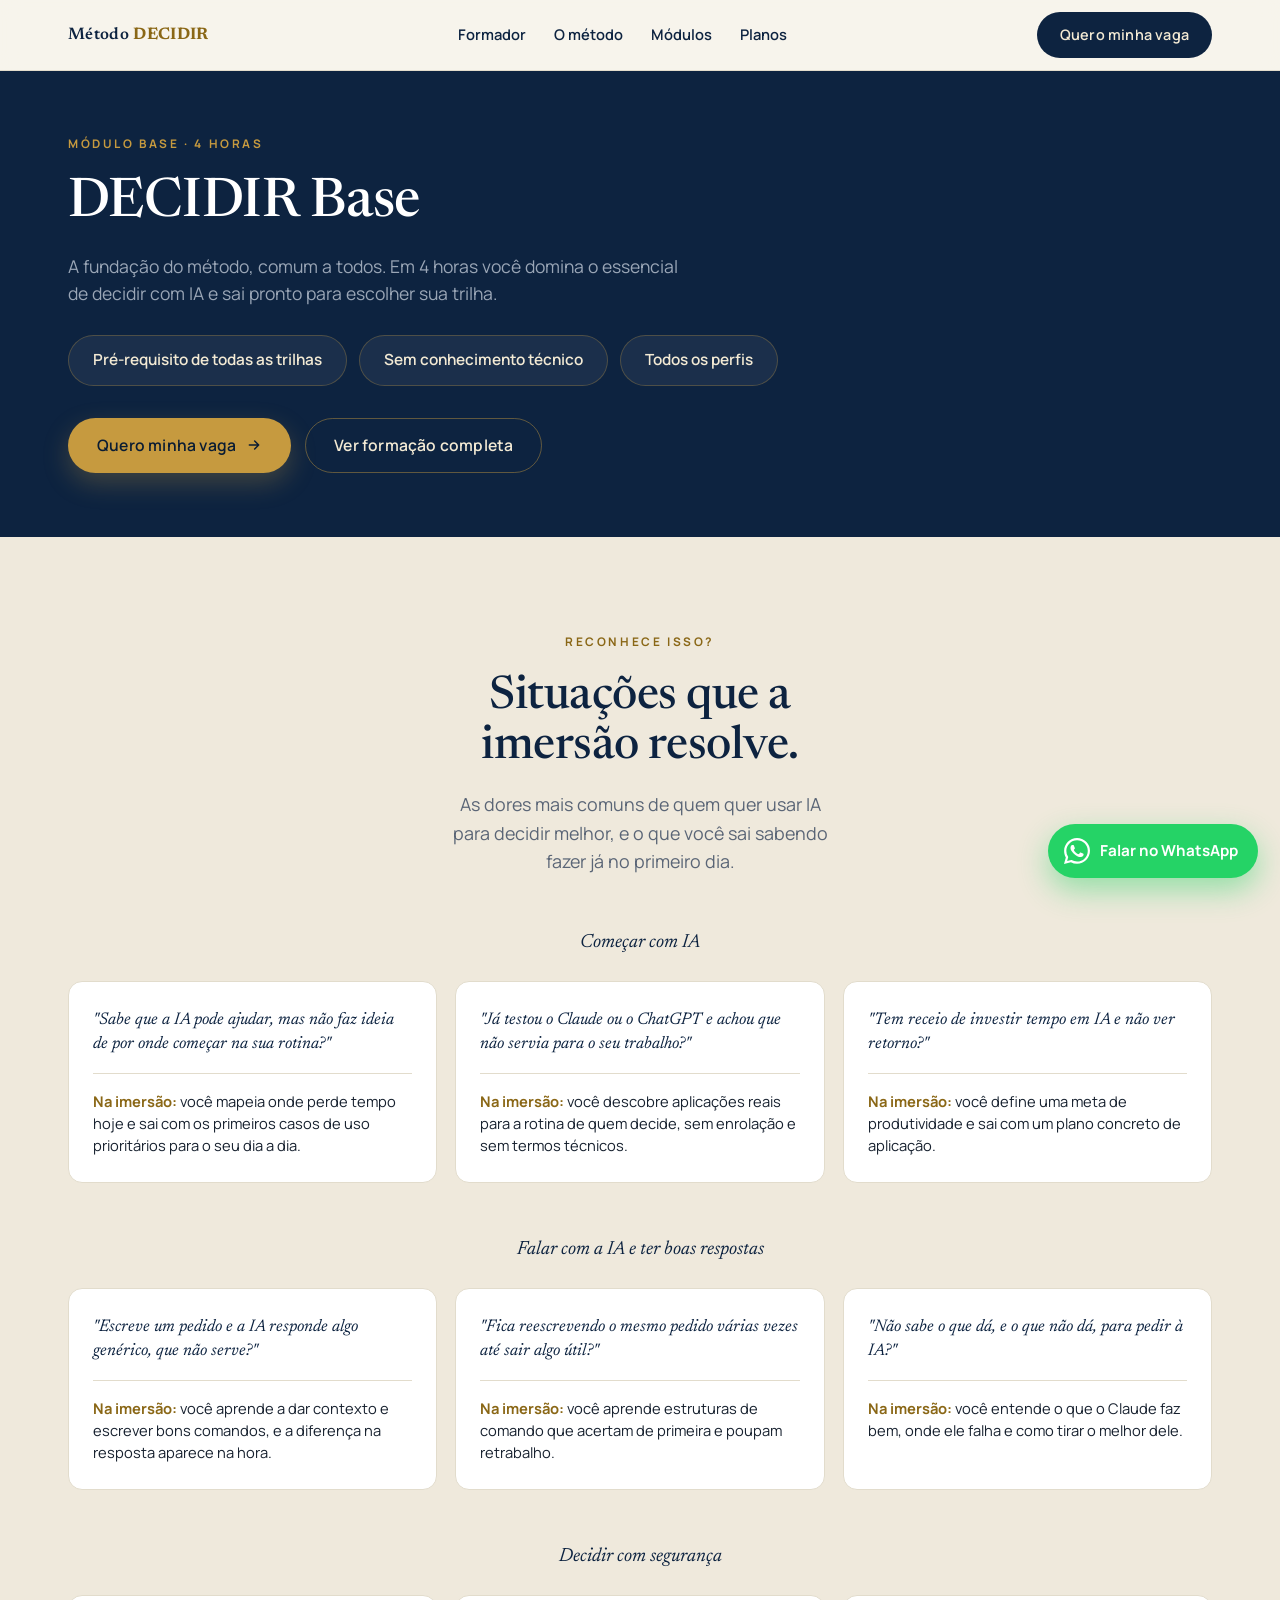
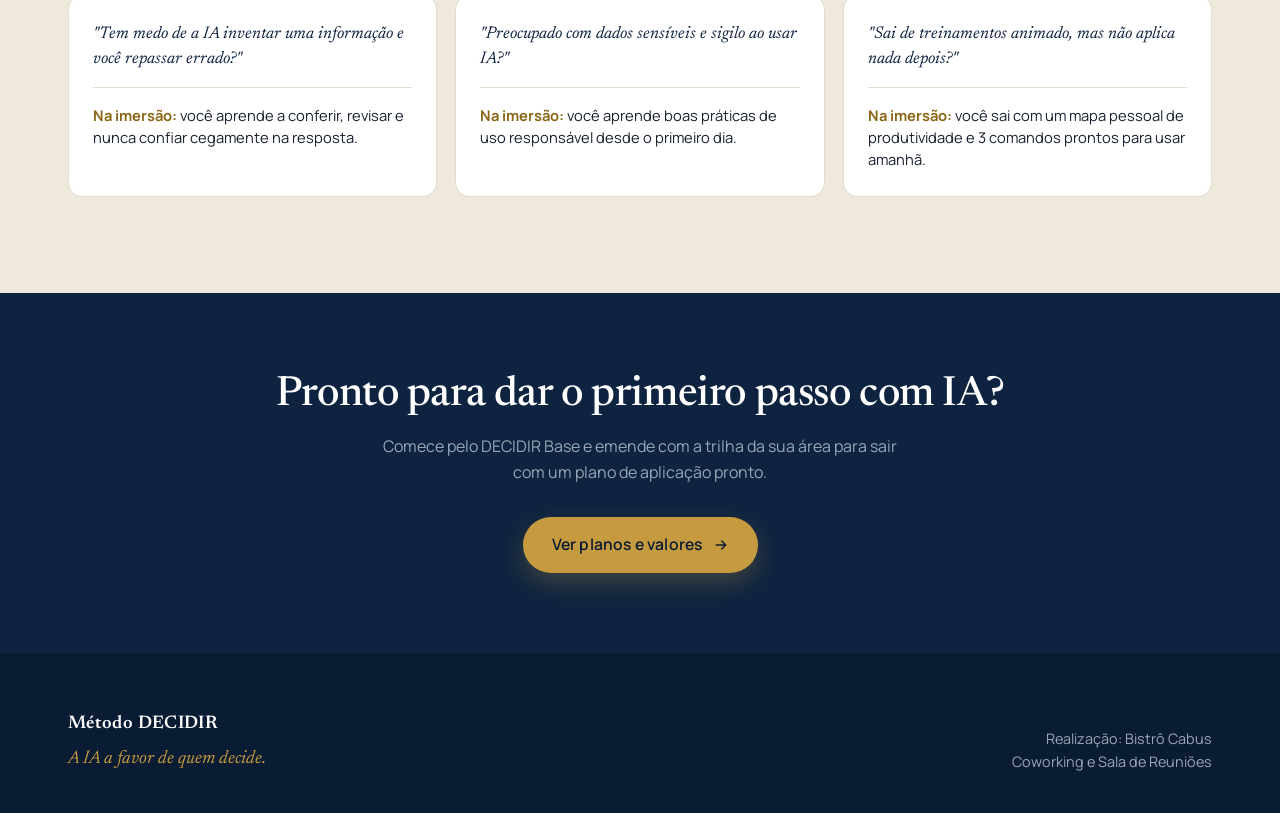
==== base.html @ 282ab339 "Card DECIDIR Base em claro + Saiba mais (base.html: situacoes que a imersao resolve) Co-Authored-By:" ====
<!DOCTYPE html>
<html lang="pt-BR">
<head>
<meta charset="UTF-8">
<meta name="viewport" content="width=device-width, initial-scale=1.0">
<title>DECIDIR Base — Método DECIDIR</title>
<meta name="description" content="Módulo base de 4 horas do Método DECIDIR: a fundação para decidir com IA. Pré-requisito de todas as trilhas, sem conhecimento técnico.">
<link rel="preconnect" href="https://fonts.googleapis.com">
<link rel="preconnect" href="https://fonts.gstatic.com" crossorigin>
<link href="https://fonts.googleapis.com/css2?family=Newsreader:ital,opsz,wght@0,6..72,400;0,6..72,500;0,6..72,600;1,6..72,400&family=Manrope:wght@400;500;600;700&display=swap" rel="stylesheet">
<link rel="stylesheet" href="styles.css">
</head>
<body>

<!-- NAV -->
<nav>
  <div class="wrap nav-inner">
    <a href="index.html" class="brand" style="text-decoration:none">Método <b>DECIDIR</b></a>
    <div class="nav-links">
      <a href="index.html#facilitador">Formador</a>
      <a href="index.html#metodo">O método</a>
      <a href="index.html#modulos">Módulos</a>
      <a href="index.html#planos">Planos</a>
    </div>
    <a href="index.html#interesse" class="btn nav-cta">Quero minha vaga</a>
  </div>
</nav>

<!-- TRILHA HERO -->
<header class="trilha-hero on-dark">
  <div class="wrap">
    <div class="eyebrow reveal">Módulo base · 4 horas</div>
    <h1 class="reveal">DECIDIR Base</h1>
    <p class="lede reveal">A fundação do método, comum a todos. Em 4 horas você domina o essencial de decidir com IA e sai pronto para escolher sua trilha.</p>
    <div class="chips reveal">
      <span class="chip">Pré-requisito de todas as trilhas</span>
      <span class="chip">Sem conhecimento técnico</span>
      <span class="chip">Todos os perfis</span>
    </div>
    <div class="hero-cta reveal">
      <a href="index.html#interesse" class="btn btn-primary">Quero minha vaga
        <svg viewBox="0 0 24 24" fill="none" stroke="currentColor" stroke-width="2.2" stroke-linecap="round" stroke-linejoin="round"><path d="M5 12h14M13 6l6 6-6 6"/></svg>
      </a>
      <a href="index.html#modulos" class="btn btn-ghost-dark">Ver formação completa</a>
    </div>
  </div>
</header>

<!-- SITUACOES -->
<section class="situacoes" id="situacoes">
  <div class="wrap">
    <div class="lead-head reveal">
      <div class="eyebrow">Reconhece isso?</div>
      <h2>Situações que a imersão resolve.</h2>
      <p>As dores mais comuns de quem quer usar IA para decidir melhor, e o que você sai sabendo fazer já no primeiro dia.</p>
    </div>

    <div class="sit-group">
      <p class="sit-group-label">Começar com IA</p>
      <div class="sit-grid">
        <div class="sit-card reveal">
          <div class="q">"Sabe que a IA pode ajudar, mas não faz ideia de por onde começar na sua rotina?"</div>
          <div class="a"><b>Na imersão:</b> você mapeia onde perde tempo hoje e sai com os primeiros casos de uso prioritários para o seu dia a dia.</div>
        </div>
        <div class="sit-card reveal">
          <div class="q">"Já testou o Claude ou o ChatGPT e achou que não servia para o seu trabalho?"</div>
          <div class="a"><b>Na imersão:</b> você descobre aplicações reais para a rotina de quem decide, sem enrolação e sem termos técnicos.</div>
        </div>
        <div class="sit-card reveal">
          <div class="q">"Tem receio de investir tempo em IA e não ver retorno?"</div>
          <div class="a"><b>Na imersão:</b> você define uma meta de produtividade e sai com um plano concreto de aplicação.</div>
        </div>
      </div>
    </div>

    <div class="sit-group">
      <p class="sit-group-label">Falar com a IA e ter boas respostas</p>
      <div class="sit-grid">
        <div class="sit-card reveal">
          <div class="q">"Escreve um pedido e a IA responde algo genérico, que não serve?"</div>
          <div class="a"><b>Na imersão:</b> você aprende a dar contexto e escrever bons comandos, e a diferença na resposta aparece na hora.</div>
        </div>
        <div class="sit-card reveal">
          <div class="q">"Fica reescrevendo o mesmo pedido várias vezes até sair algo útil?"</div>
          <div class="a"><b>Na imersão:</b> você aprende estruturas de comando que acertam de primeira e poupam retrabalho.</div>
        </div>
        <div class="sit-card reveal">
          <div class="q">"Não sabe o que dá, e o que não dá, para pedir à IA?"</div>
          <div class="a"><b>Na imersão:</b> você entende o que o Claude faz bem, onde ele falha e como tirar o melhor dele.</div>
        </div>
      </div>
    </div>

    <div class="sit-group">
      <p class="sit-group-label">Decidir com segurança</p>
      <div class="sit-grid">
        <div class="sit-card reveal">
          <div class="q">"Tem medo de a IA inventar uma informação e você repassar errado?"</div>
          <div class="a"><b>Na imersão:</b> você aprende a conferir, revisar e nunca confiar cegamente na resposta.</div>
        </div>
        <div class="sit-card reveal">
          <div class="q">"Preocupado com dados sensíveis e sigilo ao usar IA?"</div>
          <div class="a"><b>Na imersão:</b> você aprende boas práticas de uso responsável desde o primeiro dia.</div>
        </div>
        <div class="sit-card reveal">
          <div class="q">"Sai de treinamentos animado, mas não aplica nada depois?"</div>
          <div class="a"><b>Na imersão:</b> você sai com um mapa pessoal de produtividade e 3 comandos prontos para usar amanhã.</div>
        </div>
      </div>
    </div>
  </div>
</section>

<!-- CTA BAND -->
<section class="cta-band">
  <div class="wrap">
    <h2 class="reveal">Pronto para dar o primeiro passo com IA?</h2>
    <p class="reveal">Comece pelo DECIDIR Base e emende com a trilha da sua área para sair com um plano de aplicação pronto.</p>
    <a href="index.html#planos" class="btn btn-primary reveal">Ver planos e valores
      <svg viewBox="0 0 24 24" fill="none" stroke="currentColor" stroke-width="2.2" stroke-linecap="round" stroke-linejoin="round"><path d="M5 12h14M13 6l6 6-6 6"/></svg>
    </a>
  </div>
</section>

<!-- FOOTER -->
<footer>
  <div class="wrap foot-grid">
    <div>
      <div class="brand">Método DECIDIR</div>
      <div class="slogan">A IA a favor de quem decide.</div>
    </div>
    <div class="venue">
      Realização: Bistrô Cabus<br>
      Coworking e Sala de Reuniões
    </div>
  </div>
</footer>

<a class="wa-fab" href="https://wa.me/558140401174?text=Ol%C3%A1!%20Tenho%20interesse%20no%20DECIDIR%20Base." target="_blank" rel="noopener" aria-label="Falar no WhatsApp sobre o DECIDIR Base">
  <svg viewBox="0 0 24 24" aria-hidden="true"><path d="M17.472 14.382c-.297-.149-1.758-.867-2.03-.967-.273-.099-.471-.148-.67.15-.197.297-.767.966-.94 1.164-.173.199-.347.223-.644.075-.297-.15-1.255-.463-2.39-1.475-.883-.788-1.48-1.761-1.653-2.059-.173-.297-.018-.458.13-.606.134-.133.298-.347.446-.52.149-.174.198-.298.298-.497.099-.198.05-.371-.025-.52-.075-.149-.669-1.612-.916-2.207-.242-.579-.487-.5-.669-.51-.173-.008-.371-.01-.57-.01-.198 0-.52.074-.792.372-.272.297-1.04 1.016-1.04 2.479 0 1.462 1.065 2.875 1.213 3.074.149.198 2.096 3.2 5.077 4.487.709.306 1.262.489 1.694.625.712.227 1.36.195 1.871.118.571-.085 1.758-.719 2.006-1.413.248-.694.248-1.289.173-1.413-.074-.124-.272-.198-.57-.347m-5.421 7.403h-.004a9.87 9.87 0 01-5.031-1.378l-.361-.214-3.741.982.998-3.648-.235-.374a9.86 9.86 0 01-1.51-5.26c.001-5.45 4.436-9.884 9.888-9.884 2.64 0 5.122 1.03 6.988 2.898a9.825 9.825 0 012.893 6.994c-.003 5.45-4.437 9.885-9.885 9.885M20.52 3.449C18.24 1.245 15.24 0 12.045 0 5.463 0 .104 5.359.101 11.943c0 2.096.548 4.142 1.588 5.945L0 24l6.335-1.652a11.94 11.94 0 005.71 1.454h.005c6.582 0 11.941-5.359 11.944-11.943a11.86 11.86 0 00-3.495-8.41z"/></svg>
  <span class="wa-label">Falar no WhatsApp</span>
</a>

<script>
  (function(){
    var reduce = window.matchMedia("(prefers-reduced-motion: reduce)").matches;
    var els = document.querySelectorAll(".reveal");
    if(reduce || !("IntersectionObserver" in window)){
      els.forEach(function(el){ el.classList.add("in"); });
      return;
    }
    var io = new IntersectionObserver(function(entries){
      entries.forEach(function(e){
        if(e.isIntersecting){ e.target.classList.add("in"); io.unobserve(e.target); }
      });
    }, { threshold:.18, rootMargin:"0px 0px -8% 0px" });
    els.forEach(function(el){ io.observe(el); });
  })();
</script>

</body>
</html>
---- styles.css ----
:root{
    --navy:#0d2340;
    --navy-2:#123057;
    --navy-3:#0a1c33;
    --ivory:#f7f4ec;
    --ivory-2:#efe9dc;
    --ink:#16202e;
    --muted:#5a6576;
    --muted-light:#9aa6b6;
    --gold:#c69a3f;         /* accent: borders, buttons, on-dark text */
    --gold-ink:#8a6716;     /* accent text on light (AA contrast) */
    --line:#e2dccc;
    --line-dark:rgba(198,154,63,.22);
    /* shape system: buttons = pill, cards/images = 14px, inputs = 10px */
    --r-card:14px;
    --r-input:10px;
  }
  *{box-sizing:border-box;margin:0;padding:0}
  html{scroll-behavior:smooth}
  body{
    font-family:"Manrope",-apple-system,BlinkMacSystemFont,"Segoe UI",sans-serif;
    color:var(--ink);background:var(--ivory);line-height:1.6;
    -webkit-font-smoothing:antialiased;
  }
  .serif{font-family:"Newsreader",Georgia,"Times New Roman",serif}
  h1,h2,h3{font-family:"Newsreader",Georgia,serif;font-weight:500;letter-spacing:-.01em;line-height:1.08}
  img{max-width:100%;display:block}
  .wrap{max-width:1200px;margin:0 auto;padding:0 28px}
  a{color:inherit}

  /* ---- buttons ---- */
  .btn{
    display:inline-flex;align-items:center;gap:10px;white-space:nowrap;
    font-family:"Manrope",sans-serif;font-weight:600;font-size:.98rem;letter-spacing:.2px;
    text-decoration:none;padding:14px 28px;border-radius:999px;border:1.5px solid transparent;
    cursor:pointer;transition:transform .18s ease, box-shadow .18s ease, background .18s ease;
  }
  .btn svg{width:16px;height:16px;flex:none}
  .btn-primary{background:var(--gold);color:var(--navy-3);box-shadow:0 10px 26px rgba(198,154,63,.28)}
  .btn-primary:hover{transform:translateY(-2px);box-shadow:0 16px 34px rgba(198,154,63,.4)}
  .btn-primary:active{transform:translateY(0)}
  .btn-ghost-dark{background:transparent;color:#f3ead4;border-color:rgba(198,154,63,.45)}
  .btn-ghost-dark:hover{background:rgba(198,154,63,.1)}

  .eyebrow{
    font-size:.74rem;font-weight:700;letter-spacing:.22em;text-transform:uppercase;
    color:var(--gold-ink);margin-bottom:20px;
  }
  .on-dark .eyebrow{color:var(--gold)}

  /* ---- reveal motion (MOTION 4) ---- */
  .reveal{opacity:0;transform:translateY(22px);transition:opacity .7s cubic-bezier(.16,1,.3,1),transform .7s cubic-bezier(.16,1,.3,1)}
  .reveal.in{opacity:1;transform:none}
  @media (prefers-reduced-motion:reduce){
    .reveal{opacity:1;transform:none;transition:none}
    html{scroll-behavior:auto}
    .btn-primary:hover{transform:none}
  }

  /* ---- nav ---- */
  nav{position:sticky;top:0;z-index:50;background:rgba(247,244,236,.86);backdrop-filter:blur(10px);border-bottom:1px solid var(--line)}
  .nav-inner{display:flex;align-items:center;justify-content:space-between;height:70px}
  .brand{font-family:"Newsreader",serif;font-weight:600;font-size:1.05rem;letter-spacing:.02em;color:var(--navy)}
  .brand b{color:var(--gold-ink)}
  nav .btn{padding:10px 22px;font-size:.9rem}
  .nav-cta{background:var(--navy);color:#f3ead4}
  .nav-cta:hover{background:var(--navy-2)}
  .nav-links{display:flex;gap:28px;align-items:center}
  .nav-links a{font-size:.92rem;font-weight:600;color:var(--navy);text-decoration:none;transition:color .15s ease}
  .nav-links a:hover{color:var(--gold-ink)}
  @media(max-width:860px){.nav-links{display:none}}
  section[id]{scroll-margin-top:82px}

  /* ---- hero (asymmetric split) ---- */
  .hero{background:var(--ivory);padding:56px 0 72px}
  .hero-grid{display:grid;grid-template-columns:1.05fr .95fr;gap:56px;align-items:center}
  .hero-copy .eyebrow{display:inline-flex;align-items:center;gap:9px}
  .hero-copy .dot{width:7px;height:7px;border-radius:50%;background:var(--gold)}
  .hero h1{font-size:clamp(2.6rem,5.4vw,4.4rem)}
  .hero h1 em{font-style:italic;color:var(--gold-ink)}
  .hero .lede{font-size:1.18rem;color:var(--muted);max-width:33ch;margin:26px 0 34px;line-height:1.55}
  .hero-cta{display:flex;gap:14px;flex-wrap:wrap}
  .hero-figure{position:relative;border-radius:var(--r-card);overflow:hidden;box-shadow:0 30px 70px rgba(13,35,64,.22);aspect-ratio:4/5}
  .hero-figure img{width:100%;height:100%;object-fit:cover}
  .hero-figure figcaption{
    position:absolute;left:16px;bottom:16px;right:16px;
    font-family:"Manrope",sans-serif;font-size:.82rem;color:#f3ead4;font-weight:500;
    background:linear-gradient(transparent,rgba(10,28,51,.72));padding:40px 6px 4px;
  }

  /* ---- stats band ---- */
  .stats{background:var(--navy);color:#f3ead4}
  .stats-grid{display:grid;grid-template-columns:repeat(4,1fr)}
  .stat{padding:34px 24px;border-right:1px solid var(--line-dark)}
  .stat:last-child{border-right:none}
  .stat .n{font-family:"Newsreader",serif;font-size:2.3rem;font-weight:500;color:#fff;line-height:1}
  .stat .l{font-size:.86rem;color:var(--muted-light);margin-top:8px}

  /* ---- section base ---- */
  section{padding:96px 0}
  .lead-head{max-width:38ch}
  .lead-head h2{font-size:clamp(2rem,4vw,2.9rem);color:var(--navy)}
  .lead-head p{color:var(--muted);font-size:1.12rem;margin-top:18px;max-width:52ch}

  /* ---- audience ---- */
  .audience{text-align:center;background:var(--ivory)}
  .audience .lead-head{margin:0 auto}
  .audience .lead-head p{margin-left:auto;margin-right:auto}
  .chips{display:flex;flex-wrap:wrap;gap:12px;justify-content:center;margin-top:44px}
  .chip{background:#fff;border:1px solid var(--line);color:var(--navy);padding:12px 24px;border-radius:999px;font-weight:600;font-size:.96rem}

  /* ---- method (dark block, big-letter grid) ---- */
  .method{background:var(--navy);color:#eef2f7}
  .method .lead-head h2{color:#fff}
  .method .lead-head p{color:var(--muted-light)}
  .steps{display:grid;grid-template-columns:repeat(2,1fr);gap:2px;margin-top:56px;background:var(--line-dark);border:1px solid var(--line-dark);border-radius:var(--r-card);overflow:hidden}
  .step{background:var(--navy);padding:34px 32px;display:flex;gap:22px;align-items:flex-start;transition:background .2s ease}
  .step:hover{background:var(--navy-2)}
  .step.feat{grid-column:1 / -1;background:var(--navy-3)}
  .step .glyph{font-family:"Newsreader",serif;font-size:2.6rem;font-weight:600;color:var(--gold);line-height:1;min-width:44px}
  .step h3{font-size:1.35rem;color:#fff;margin-bottom:6px}
  .step p{color:var(--muted-light);font-size:.98rem;line-height:1.55;max-width:46ch}
  @media(max-width:820px){.steps{grid-template-columns:1fr}.step.feat{grid-column:auto}}

  /* ---- experience (split image | text) ---- */
  .exp{background:var(--ivory-2)}
  .exp-grid{display:grid;grid-template-columns:.9fr 1.1fr;gap:56px;align-items:center}
  .exp-figure{border-radius:var(--r-card);overflow:hidden;box-shadow:0 24px 60px rgba(13,35,64,.18);aspect-ratio:3/4}
  .exp-figure img{width:100%;height:100%;object-fit:cover}
  .incl{list-style:none;margin-top:32px;border-top:1px solid var(--line)}
  .incl li{display:flex;gap:16px;padding:18px 0;border-bottom:1px solid var(--line);align-items:baseline}
  .incl .ck{color:var(--gold-ink);font-weight:700;font-size:1.05rem;flex:none}
  .incl b{display:block;color:var(--navy);font-size:1.05rem;font-weight:600}
  .incl span{color:var(--muted);font-size:.94rem}

  /* ---- facilitador ---- */
  .fac{background:var(--ivory-2)}
  .fac-grid{display:grid;grid-template-columns:.85fr 1.15fr;gap:56px;align-items:center}
  .fac-portrait{position:relative;border-radius:var(--r-card);overflow:hidden;box-shadow:0 24px 60px rgba(13,35,64,.2);aspect-ratio:1/1;max-width:420px}
  .fac-portrait img{width:100%;height:100%;object-fit:cover}
  .fac h2{font-size:clamp(1.9rem,3.6vw,2.7rem);color:var(--navy)}
  .fac .name{font-family:"Newsreader",serif;font-size:1.55rem;color:var(--navy);margin-top:10px}
  .fac .role{color:var(--muted);font-size:1rem;margin-top:6px;max-width:50ch}
  .fac .bio{color:var(--ink);font-size:1.06rem;margin:22px 0;max-width:54ch;line-height:1.6}
  .fac-creds{display:grid;grid-template-columns:1fr 1fr;gap:14px;margin-top:6px}
  .cred{background:#fff;border:1px solid var(--line);border-radius:var(--r-input);padding:18px 20px}
  .cred.hi{border-color:var(--gold);background:linear-gradient(180deg,#fff,#fbf5e7)}
  .cred b{display:block;font-family:"Newsreader",serif;font-size:1.08rem;color:var(--navy);line-height:1.25}
  .cred span{font-size:.86rem;color:var(--muted)}
  .fac-corp{margin-top:24px;padding:22px 26px;border:1.5px solid var(--gold);border-radius:var(--r-card);background:linear-gradient(180deg,#fff,#fbf5e7)}
  .fac-corp-label{display:block;font-size:.74rem;font-weight:700;letter-spacing:.14em;text-transform:uppercase;color:var(--gold-ink);margin-bottom:14px}
  .fac-corp-names{display:flex;flex-wrap:wrap;gap:12px 30px;align-items:center}
  .fac-corp-names span{font-family:"Newsreader",serif;font-size:1.55rem;font-weight:600;color:var(--navy);letter-spacing:.02em}
  @media(max-width:900px){.fac-grid{grid-template-columns:1fr;gap:32px}.fac-portrait{order:-1;max-width:300px;margin:0 auto}.fac-creds{grid-template-columns:1fr}.fac-corp-names span{font-size:1.3rem}}

  /* ---- origem (validação do método) ---- */
  .origem{background:var(--ivory)}
  .origem-card{max-width:900px;margin:0 auto;background:#fff;border:1.5px solid var(--gold);border-radius:var(--r-card);padding:48px 46px;box-shadow:0 24px 60px rgba(198,154,63,.14);text-align:center}
  .origem-badge{display:inline-block;background:var(--gold);color:var(--navy-3);font-size:.78rem;font-weight:700;letter-spacing:.1em;text-transform:uppercase;padding:8px 18px;border-radius:999px;margin-bottom:22px}
  .origem-card h2{font-size:clamp(1.8rem,3.6vw,2.6rem);color:var(--navy)}
  .origem-card p{color:var(--ink);font-size:1.08rem;line-height:1.65;max-width:64ch;margin:20px auto 0}
  .origem-card .origem-sign{color:var(--muted);font-size:1rem}
  .origem-points{display:grid;grid-template-columns:repeat(3,1fr);gap:20px;margin-top:36px;padding-top:30px;border-top:1px solid var(--line);text-align:left}
  .origem-points b{display:block;font-family:"Newsreader",serif;font-size:1.1rem;color:var(--navy)}
  .origem-points span{font-size:.9rem;color:var(--muted)}
  @media(max-width:720px){.origem-card{padding:34px 26px}.origem-points{grid-template-columns:1fr;gap:14px;text-align:center}}

  /* ---- modulos ---- */
  .mods{background:var(--ivory)}
  .mods .lead-head{margin:0 auto;text-align:center}
  .mods .lead-head p{margin:18px auto 0}
  .mod-base{margin:48px 0 34px;background:#fff;color:var(--ink);border-radius:var(--r-card);padding:34px 38px;border:1.5px solid var(--gold);box-shadow:0 18px 48px rgba(198,154,63,.14)}
  .mod-base .step-tag{font-size:.72rem;font-weight:700;letter-spacing:.14em;text-transform:uppercase;color:var(--gold-ink)}
  .mod-base h3{font-family:"Newsreader",serif;font-size:1.9rem;color:var(--navy);margin:8px 0 8px}
  .mod-base p{color:var(--muted);max-width:60ch;font-size:1.04rem;line-height:1.55}
  .mod-base .m-more{display:inline-flex;align-items:center;gap:6px;margin-top:18px;font-size:.9rem;font-weight:700;color:var(--gold-ink);text-decoration:none;transition:gap .15s ease}
  .mod-base .m-more:hover{gap:10px}
  .mod-base .m-more svg{width:15px;height:15px;flex:none}
  .base-meta{display:flex;gap:10px;flex-wrap:wrap;margin-top:18px}
  .pill{display:inline-block;font-size:.8rem;font-weight:600;padding:8px 15px;border-radius:999px;border:1px solid var(--line);color:var(--navy)}
  .pill.gold{background:var(--gold);color:var(--navy-3);border-color:var(--gold)}
  .mod-trilhas-label{font-family:"Newsreader",serif;font-style:italic;color:var(--navy);font-size:1.2rem;text-align:center;margin-bottom:22px}
  .mod-grid{display:grid;grid-template-columns:repeat(4,1fr);gap:18px}
  .mod{background:#fff;border:1px solid var(--line);border-radius:var(--r-card);padding:26px 24px;transition:transform .16s ease,box-shadow .16s ease;display:flex;flex-direction:column}
  .mod:hover{transform:translateY(-4px);box-shadow:0 20px 44px rgba(13,35,64,.12)}
  .mod .m-tag{font-size:.76rem;font-weight:700;letter-spacing:.08em;text-transform:uppercase;color:var(--gold-ink)}
  .mod h4{font-family:"Newsreader",serif;font-size:1.28rem;color:var(--navy);margin:10px 0 8px;line-height:1.22}
  .mod p{color:var(--muted);font-size:.92rem;line-height:1.5;flex:1}
  .mod .m-who{margin-top:16px;padding-top:14px;border-top:1px solid var(--line);font-size:.82rem;color:var(--navy)}
  .mod .m-more{display:inline-flex;align-items:center;gap:6px;margin-top:14px;font-size:.86rem;font-weight:600;color:var(--gold-ink);text-decoration:none;transition:gap .15s ease}
  .mod .m-more:hover{gap:10px}
  .mod .m-more svg{width:14px;height:14px;flex:none}
  @media(max-width:900px){.mod-grid{grid-template-columns:1fr 1fr}}
  @media(max-width:560px){.mod-grid{grid-template-columns:1fr}}

  /* ---- situacoes ---- */
  .situacoes{background:var(--ivory-2)}
  .situacoes .lead-head{margin:0 auto;text-align:center}
  .situacoes .lead-head p{margin:18px auto 0}
  .sit-group{margin-top:52px}
  .sit-group:first-of-type{margin-top:56px}
  .sit-group-label{font-family:"Newsreader",serif;font-style:italic;color:var(--navy);font-size:1.2rem;text-align:center;margin-bottom:22px}
  .sit-grid{display:grid;grid-template-columns:repeat(auto-fit,minmax(240px,1fr));gap:18px}
  .sit-grid-2col{grid-template-columns:repeat(2,1fr)}
  @media(max-width:560px){.sit-grid-2col{grid-template-columns:1fr}}
  .sit-card{background:#fff;border:1px solid var(--line);border-radius:var(--r-card);padding:26px 24px;transition:transform .16s ease,box-shadow .16s ease}
  .sit-card:hover{transform:translateY(-4px);box-shadow:0 20px 44px rgba(13,35,64,.12)}
  .sit-card .q{font-family:"Newsreader",serif;font-style:italic;color:var(--navy);font-size:1.06rem;line-height:1.45}
  .sit-card .a{margin-top:16px;padding-top:16px;border-top:1px solid var(--line);color:var(--ink);font-size:.92rem;line-height:1.5}
  .sit-card .a b{color:var(--gold-ink)}

  /* ---- pre-requisitos ---- */
  .prereq{background:var(--navy);color:#eef2f7}
  .prereq .lead-head{margin:0 auto;text-align:center}
  .prereq .lead-head h2{color:#fff}
  .prereq .lead-head p{color:var(--muted-light);margin:16px auto 0}
  .prereq-grid{display:grid;grid-template-columns:repeat(4,1fr);gap:16px;margin-top:48px}
  .prereq-item{background:rgba(255,255,255,.04);border:1px solid rgba(198,154,63,.22);border-radius:var(--r-card);padding:26px 22px}
  .prereq-item .num{font-family:"Newsreader",serif;font-size:1.6rem;font-weight:600;color:var(--gold);line-height:1;display:block;margin-bottom:14px}
  .prereq-item b{display:block;color:#fff;font-size:1.05rem;margin-bottom:6px}
  .prereq-item p{color:var(--muted-light);font-size:.9rem;line-height:1.5}
  @media(max-width:900px){.prereq-grid{grid-template-columns:1fr 1fr}}
  @media(max-width:520px){.prereq-grid{grid-template-columns:1fr}}

  /* ---- plans ---- */
  .plans{background:var(--ivory)}
  .plans .lead-head{margin:0 auto;text-align:center}
  .plans .lead-head p{margin:18px auto 0}
  .plan-grid{display:grid;grid-template-columns:repeat(4,1fr);gap:16px;max-width:1180px;margin:56px auto 0}
  .plan{background:#fff;border:1px solid var(--line);border-radius:var(--r-card);padding:34px 28px;position:relative;display:flex;flex-direction:column}
  .plan.featured{border:1.5px solid var(--gold);box-shadow:0 26px 60px rgba(198,154,63,.16)}
  .plan .flag{position:absolute;top:-13px;left:28px;background:var(--gold);color:var(--navy-3);font-size:.72rem;font-weight:700;letter-spacing:.12em;text-transform:uppercase;padding:6px 16px;border-radius:999px}
  .plan h3{font-size:1.35rem;color:var(--navy)}
  .plan .price{font-family:"Newsreader",serif;font-size:2.8rem;font-weight:500;color:var(--navy);margin:14px 0 4px;line-height:1}
  .plan .per{color:var(--muted);font-size:.9rem;margin-bottom:24px}
  .plan ul{list-style:none;display:flex;flex-direction:column;gap:12px;margin-bottom:28px;flex:1}
  .plan li{padding-left:28px;position:relative;font-size:.98rem;color:var(--ink)}
  .plan li::before{content:"✓";position:absolute;left:0;color:var(--gold-ink);font-weight:700}
  .plan li.off{color:var(--muted-light)}
  .plan li.off::before{content:"–";color:var(--line)}
  .plan .btn{width:100%;justify-content:center}
  .plan.featured .btn{background:var(--gold);color:var(--navy-3)}
  .plan:not(.featured) .btn{background:var(--navy);color:#f3ead4}
  @media(max-width:1040px){.plan-grid{grid-template-columns:1fr 1fr}}
  @media(max-width:560px){.plan-grid{grid-template-columns:1fr}}

  /* ---- form ---- */
  .interest{background:var(--navy);color:#eef2f7}
  .form-shell{max-width:760px;margin:0 auto}
  .form-shell .eyebrow{color:var(--gold)}
  .form-shell h2{font-size:clamp(2rem,4vw,2.8rem);color:#fff}
  .form-shell>p{color:var(--muted-light);font-size:1.1rem;margin:16px 0 40px;max-width:52ch}
  form{background:var(--ivory);border-radius:var(--r-card);padding:40px}
  .grid2{display:grid;grid-template-columns:1fr 1fr;gap:20px}
  .field{margin-bottom:20px}
  .field label{display:block;font-size:.85rem;font-weight:600;color:var(--navy);margin-bottom:8px}
  .field input,.field select,.field textarea{
    width:100%;padding:13px 15px;border:1.5px solid var(--line);border-radius:var(--r-input);
    font-family:"Manrope",sans-serif;font-size:1rem;background:#fff;color:var(--ink);transition:border-color .16s ease}
  .field input::placeholder,.field textarea::placeholder{color:#7d879a}
  .field input:focus,.field select:focus,.field textarea:focus{outline:none;border-color:var(--gold);box-shadow:0 0 0 3px rgba(198,154,63,.18)}
  .field textarea{resize:vertical;min-height:96px}
  .submit .btn{width:100%;justify-content:center;background:var(--navy);color:#f3ead4;font-size:1.05rem;padding:16px}
  .submit .btn:hover{background:var(--navy-2)}
  .form-note{font-size:.82rem;color:var(--muted);text-align:center;margin-top:14px}
  .success{display:none;margin-top:22px;padding:18px;background:#eaf5ea;border:1px solid #bfe0bf;border-radius:var(--r-input);color:#2b6b2b;text-align:center;font-weight:500}

  /* ---- trilha (subpage hero) ---- */
  .trilha-hero{background:var(--navy);color:#eef2f7;padding:64px 0}
  .trilha-hero .eyebrow{color:var(--gold)}
  .trilha-hero h1{font-size:clamp(2.2rem,4.6vw,3.4rem);color:#fff;max-width:20ch}
  .trilha-hero .lede{font-size:1.1rem;color:var(--muted-light);max-width:56ch;margin:20px 0 0;line-height:1.55}
  .trilha-hero .chips{justify-content:flex-start;margin-top:28px}
  .trilha-hero .chip{background:rgba(255,255,255,.06);border-color:rgba(198,154,63,.3);color:#f3ead4}
  .trilha-hero .hero-cta{display:flex;gap:14px;flex-wrap:wrap;margin-top:32px}
  @media(max-width:560px){.trilha-hero .chips{justify-content:flex-start}}

  /* ---- cta band (trilha subpage closing) ---- */
  .cta-band{background:var(--navy);color:#eef2f7;padding:80px 0;text-align:center}
  .cta-band h2{color:#fff;font-size:clamp(1.8rem,3.6vw,2.6rem)}
  .cta-band p{color:var(--muted-light);max-width:52ch;margin:16px auto 32px}

  /* ---- footer ---- */
  footer{background:var(--navy-3);color:var(--muted-light);padding:56px 0 40px}
  .foot-grid{display:flex;justify-content:space-between;align-items:flex-end;flex-wrap:wrap;gap:24px}
  footer .brand{color:#fff;font-size:1.15rem}
  footer .slogan{font-family:"Newsreader",serif;font-style:italic;color:var(--gold);font-size:1.15rem;margin-top:6px}
  footer .venue{font-size:.9rem;text-align:right}

  /* ---- botao flutuante WhatsApp ---- */
  .wa-fab{position:fixed;right:22px;bottom:22px;z-index:60;display:inline-flex;align-items:center;gap:10px;background:#25d366;color:#fff;text-decoration:none;padding:14px 20px 14px 16px;border-radius:999px;box-shadow:0 12px 30px rgba(37,211,102,.45);font-family:"Manrope",sans-serif;font-weight:700;font-size:.95rem;transition:transform .18s ease,box-shadow .18s ease}
  .wa-fab:hover{transform:translateY(-3px);box-shadow:0 18px 38px rgba(37,211,102,.55)}
  .wa-fab svg{width:26px;height:26px;fill:#fff;flex:none}
  .wa-fab .wa-label{white-space:nowrap}
  @media(max-width:560px){.wa-fab{padding:14px;border-radius:50%}.wa-fab .wa-label{display:none}}
  @media (prefers-reduced-motion:reduce){.wa-fab:hover{transform:none}}

  @media(max-width:900px){
    .hero-grid,.exp-grid{grid-template-columns:1fr;gap:36px}
    .hero-figure{aspect-ratio:16/11;max-height:420px}
    .exp-figure{order:-1;aspect-ratio:16/11;max-height:360px}
    .stats-grid{grid-template-columns:1fr 1fr}
    .stat:nth-child(2){border-right:none}
    .stat{border-bottom:1px solid var(--line-dark)}
    .grid2{grid-template-columns:1fr}
    section{padding:68px 0}
    .foot-grid{align-items:flex-start}
    footer .venue{text-align:left}
  }
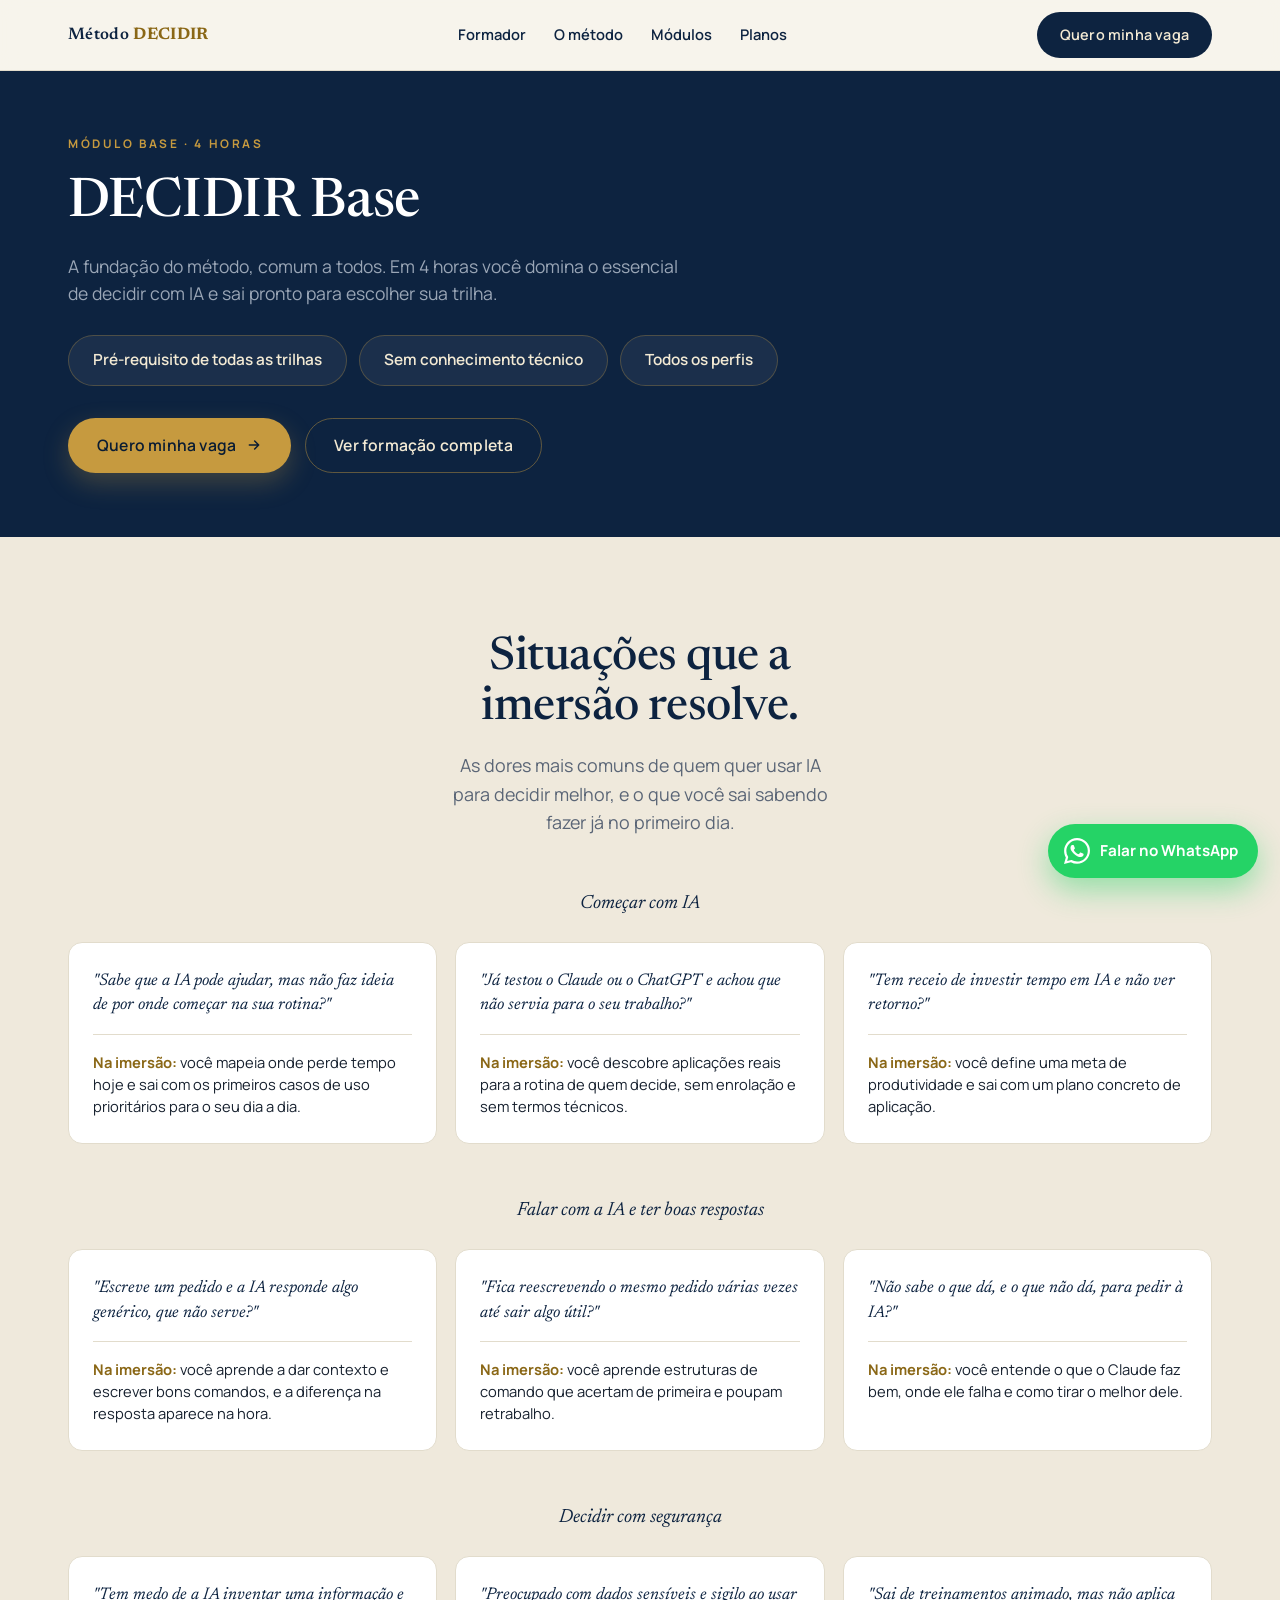
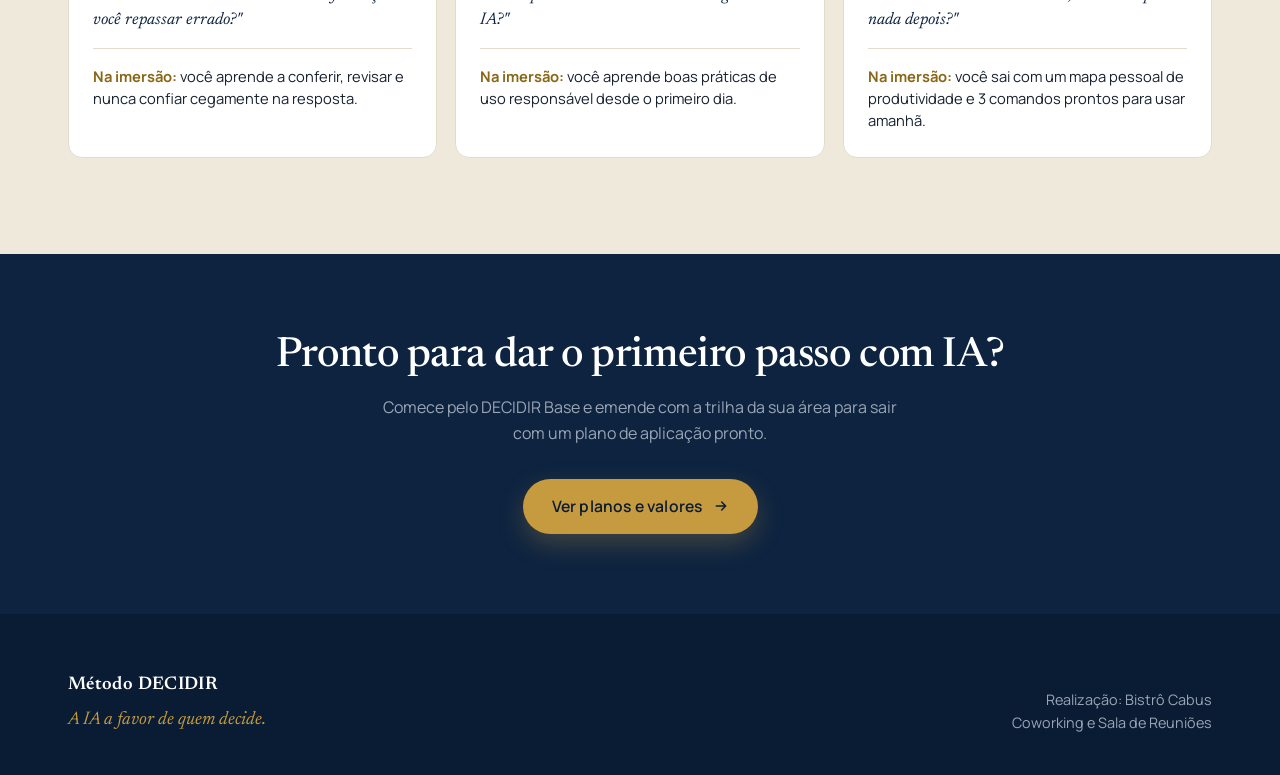
==== commit ec6155a1: "FAQ (10 perguntas) antes dos planos; remove Reconhece isso; cache-bust do CSS Co-Authored-By: Claude" ====
--- a/base.html
+++ b/base.html
@@ -8,7 +8,7 @@
 <link rel="preconnect" href="https://fonts.googleapis.com">
 <link rel="preconnect" href="https://fonts.gstatic.com" crossorigin>
 <link href="https://fonts.googleapis.com/css2?family=Newsreader:ital,opsz,wght@0,6..72,400;0,6..72,500;0,6..72,600;1,6..72,400&family=Manrope:wght@400;500;600;700&display=swap" rel="stylesheet">
-<link rel="stylesheet" href="styles.css">
+<link rel="stylesheet" href="styles.css?v=2">
 </head>
 <body>
 
@@ -50,7 +50,6 @@
 <section class="situacoes" id="situacoes">
   <div class="wrap">
     <div class="lead-head reveal">
-      <div class="eyebrow">Reconhece isso?</div>
       <h2>Situações que a imersão resolve.</h2>
       <p>As dores mais comuns de quem quer usar IA para decidir melhor, e o que você sai sabendo fazer já no primeiro dia.</p>
     </div>
--- a/styles.css
+++ b/styles.css
@@ -190,6 +190,18 @@
   .mod .m-more{display:inline-flex;align-items:center;gap:6px;margin-top:14px;font-size:.86rem;font-weight:600;color:var(--gold-ink);text-decoration:none;transition:gap .15s ease}
   .mod .m-more:hover{gap:10px}
   .mod .m-more svg{width:14px;height:14px;flex:none}
+
+  /* ---- faq ---- */
+  .faq{background:var(--ivory)}
+  .faq .lead-head{margin:0 auto;text-align:center}
+  .faq .lead-head p{margin:16px auto 0}
+  .faq-list{max-width:820px;margin:44px auto 0;display:flex;flex-direction:column;gap:12px}
+  .faq-item{background:#fff;border:1px solid var(--line);border-radius:var(--r-card);overflow:hidden}
+  .faq-item summary{list-style:none;cursor:pointer;padding:20px 24px;font-weight:600;color:var(--navy);font-size:1.02rem;display:flex;justify-content:space-between;align-items:center;gap:16px}
+  .faq-item summary::-webkit-details-marker{display:none}
+  .faq-item summary::after{content:"+";font-family:"Newsreader",serif;font-size:1.5rem;color:var(--gold-ink);line-height:1;flex:none}
+  .faq-item[open] summary::after{content:"\2212"}
+  .faq-item .faq-a{padding:0 24px 20px;color:var(--muted);line-height:1.6;font-size:.98rem;max-width:72ch}
   @media(max-width:900px){.mod-grid{grid-template-columns:1fr 1fr}}
   @media(max-width:560px){.mod-grid{grid-template-columns:1fr}}
 
